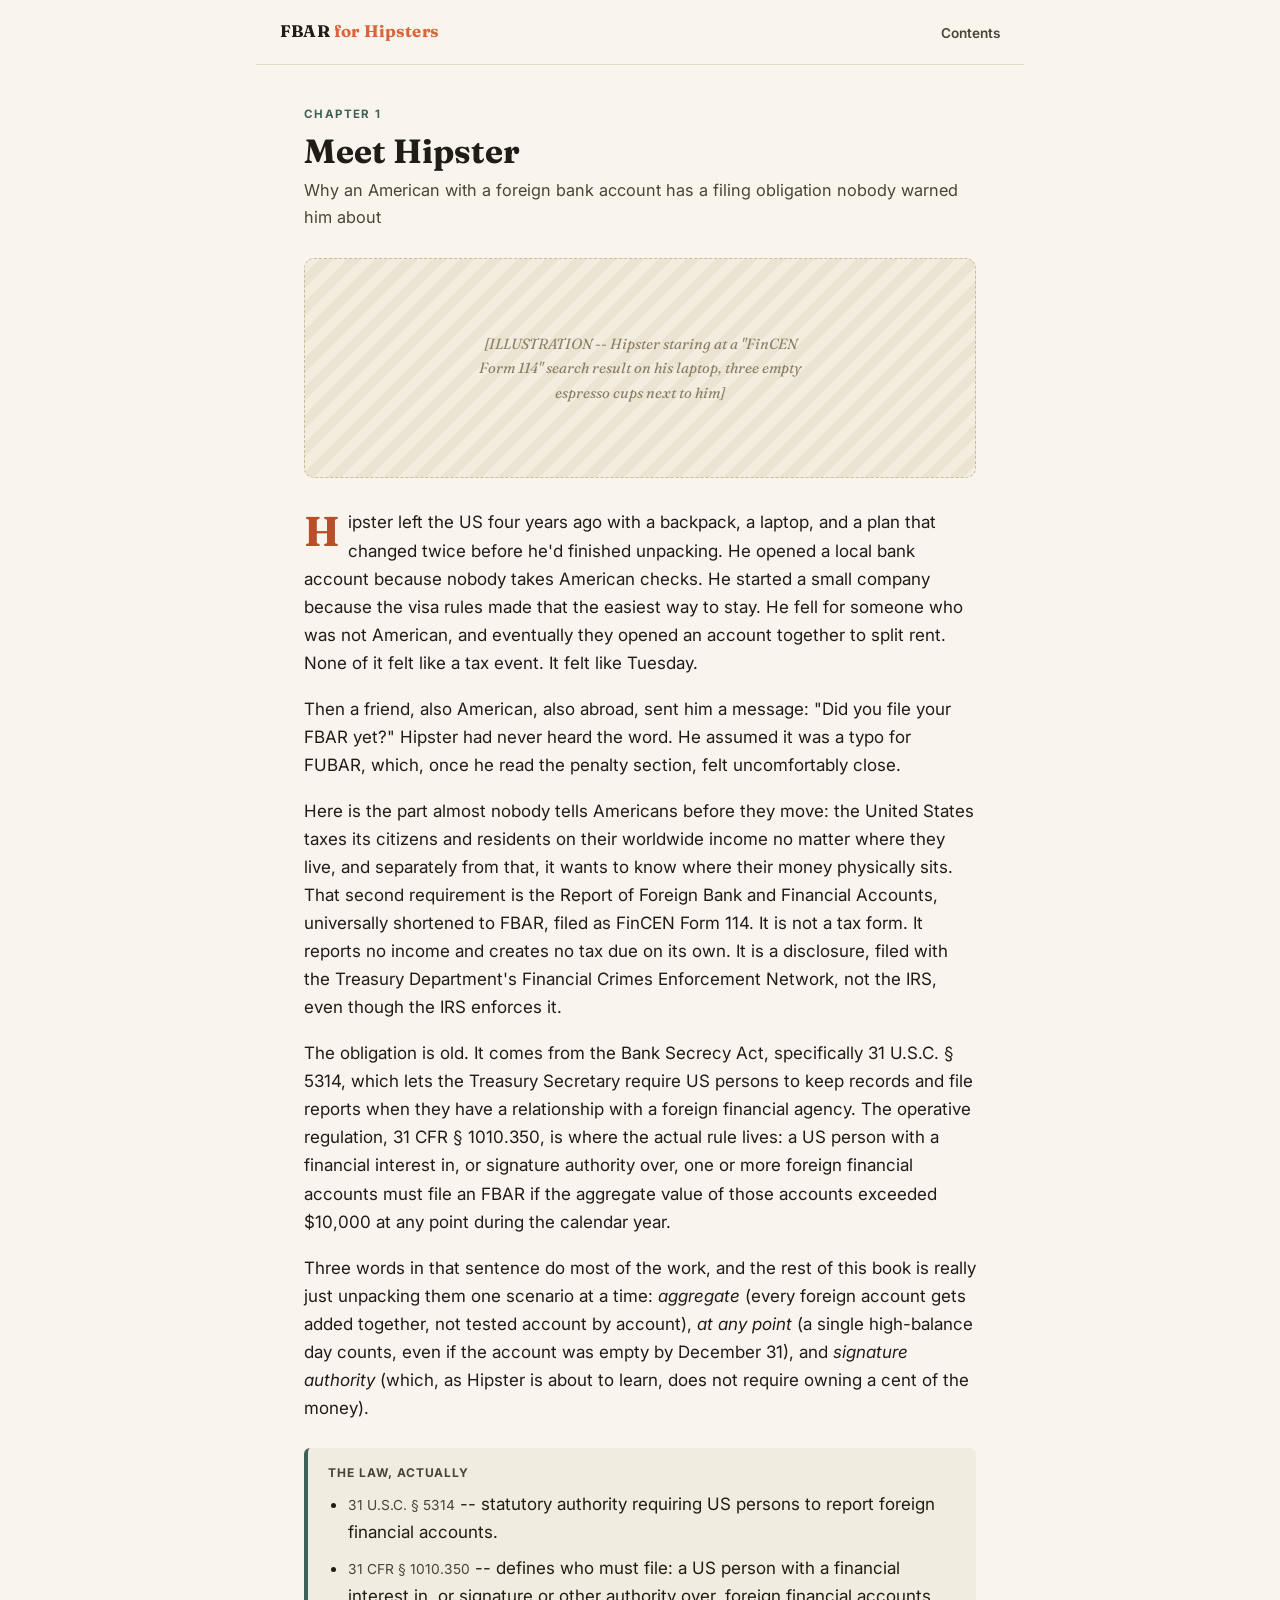
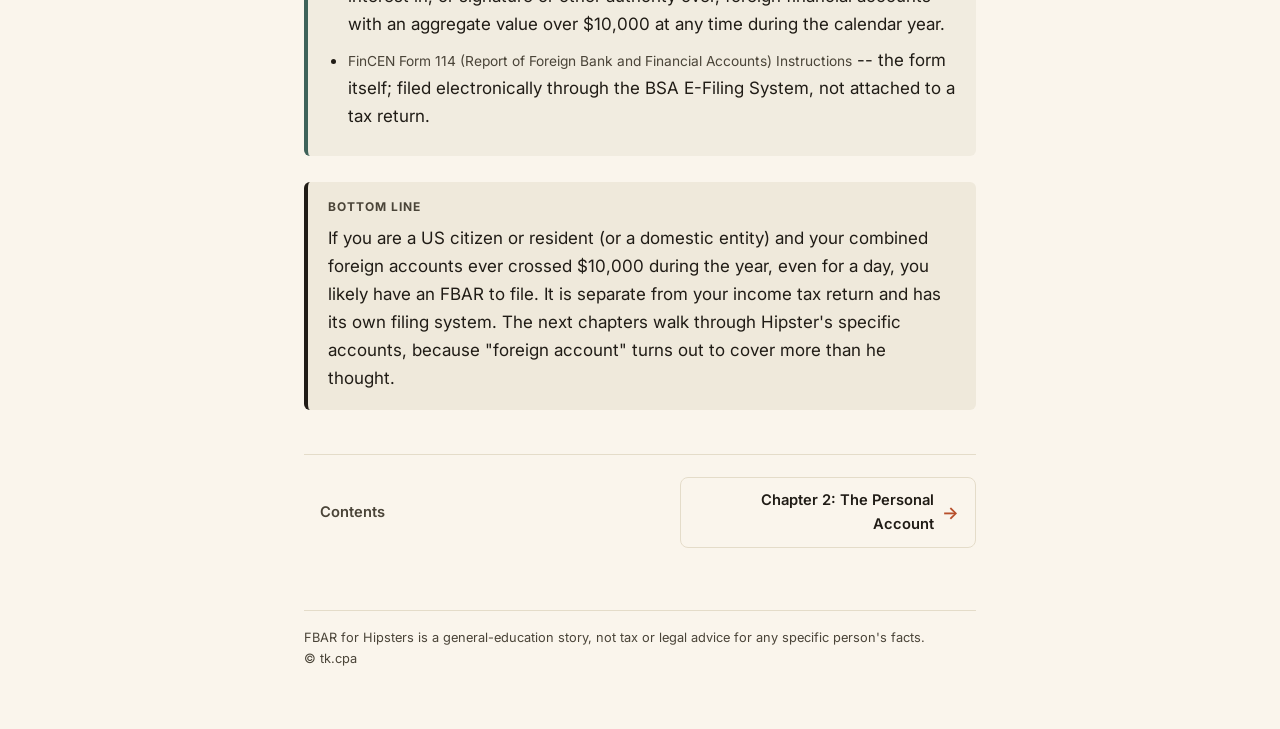
==== 01-meet-hipster.html @ a2e82397 "Add files via upload" ====
<!doctype html>
<html lang="en">
<head>
<meta charset="utf-8">
<meta name="viewport" content="width=device-width, initial-scale=1">
<title>Meet Hipster -- FBAR for Hipsters, Chapter 1</title>
<meta name="description" content="Hipster is a US person living abroad who just learned the words Foreign Bank Account Report for the first time. Chapter 1 sets up why FBAR exists and who it applies to under 31 U.S.C. 5314.">
<link rel="canonical" href="https://fbarbook.com/01-meet-hipster.html">
<link rel="stylesheet" href="assets/style.css">
</head>
<body>
<header class="site-header">
  <a class="brand" href="index.html">FBAR <span>for Hipsters</span></a>
  <nav><a href="index.html">Contents</a></nav>
</header>

<main class="page">
  <p class="kicker">Chapter 1</p>
  <h1 class="title">Meet Hipster</h1>
  <p class="subtitle">Why an American with a foreign bank account has a filing obligation nobody warned him about</p>

  <div class="illo" aria-hidden="true"><span>[ILLUSTRATION -- Hipster staring at a "FinCEN Form 114" search result on his laptop, three empty espresso cups next to him]</span></div>

  <div class="story">
    <p>Hipster left the US four years ago with a backpack, a laptop, and a plan that changed twice before he'd finished unpacking. He opened a local bank account because nobody takes American checks. He started a small company because the visa rules made that the easiest way to stay. He fell for someone who was not American, and eventually they opened an account together to split rent. None of it felt like a tax event. It felt like Tuesday.</p>
    <p>Then a friend, also American, also abroad, sent him a message: "Did you file your FBAR yet?" Hipster had never heard the word. He assumed it was a typo for FUBAR, which, once he read the penalty section, felt uncomfortably close.</p>
    <p>Here is the part almost nobody tells Americans before they move: the United States taxes its citizens and residents on their worldwide income no matter where they live, and separately from that, it wants to know where their money physically sits. That second requirement is the Report of Foreign Bank and Financial Accounts, universally shortened to FBAR, filed as FinCEN Form 114. It is not a tax form. It reports no income and creates no tax due on its own. It is a disclosure, filed with the Treasury Department's Financial Crimes Enforcement Network, not the IRS, even though the IRS enforces it.</p>
    <p>The obligation is old. It comes from the Bank Secrecy Act, specifically 31 U.S.C. &sect; 5314, which lets the Treasury Secretary require US persons to keep records and file reports when they have a relationship with a foreign financial agency. The operative regulation, 31 CFR &sect; 1010.350, is where the actual rule lives: a US person with a financial interest in, or signature authority over, one or more foreign financial accounts must file an FBAR if the aggregate value of those accounts exceeded $10,000 at any point during the calendar year.</p>
    <p>Three words in that sentence do most of the work, and the rest of this book is really just unpacking them one scenario at a time: <em>aggregate</em> (every foreign account gets added together, not tested account by account), <em>at any point</em> (a single high-balance day counts, even if the account was empty by December 31), and <em>signature authority</em> (which, as Hipster is about to learn, does not require owning a cent of the money).</p>
  </div>

  <div class="callout law">
    <h3>The Law, Actually</h3>
    <ul>
      <li><span class="cite">31 U.S.C. &sect; 5314</span> -- statutory authority requiring US persons to report foreign financial accounts.</li>
      <li><span class="cite">31 CFR &sect; 1010.350</span> -- defines who must file: a US person with a financial interest in, or signature or other authority over, foreign financial accounts with an aggregate value over $10,000 at any time during the calendar year.</li>
      <li><span class="cite">FinCEN Form 114 (Report of Foreign Bank and Financial Accounts) Instructions</span> -- the form itself; filed electronically through the BSA E-Filing System, not attached to a tax return.</li>
    </ul>
  </div>

  <div class="callout bottom">
    <h3>Bottom Line</h3>
    <p>If you are a US citizen or resident (or a domestic entity) and your combined foreign accounts ever crossed $10,000 during the year, even for a day, you likely have an FBAR to file. It is separate from your income tax return and has its own filing system. The next chapters walk through Hipster's specific accounts, because "foreign account" turns out to cover more than he thought.</p>
  </div>

  <nav class="pagenav">
    <a class="toc-link" href="index.html">Contents</a>
    <a class="next" href="02-personal-account.html"><span class="arrow">&rarr;</span> Chapter 2: The Personal Account</a>
  </nav>
</main>

<footer class="site-footer">
  <div class="disclaimer">FBAR for Hipsters is a general-education story, not tax or legal advice for any specific person's facts.<br>&copy; tk.cpa</div>
</footer>
</body>
</html>
---- assets/style.css ----
/* FBAR for Hipsters -- shared stylesheet */

@import url('https://fonts.googleapis.com/css2?family=Fraunces:ital,opsz,wght@0,9..144,400;0,9..144,600;0,9..144,700;1,9..144,500&family=Inter:wght@400;500;600;700&display=swap');

:root{
  --bg:#faf5ec;
  --paper:#fffdf8;
  --ink:#201c16;
  --ink-soft:#4a4438;
  --accent:#d9643a;
  --accent-dark:#b74f2b;
  --sage:#3e6259;
  --line:#e4dcc9;
  --law-bg:#f1ece0;
  --max:720px;
}

*{box-sizing:border-box;}

html{scroll-behavior:smooth;}

body{
  margin:0;
  background:var(--bg);
  color:var(--ink);
  font-family:'Inter',system-ui,sans-serif;
  font-size:17px;
  line-height:1.65;
  -webkit-font-smoothing:antialiased;
}

a{color:var(--accent-dark);text-decoration-thickness:1px;}
a:hover{color:var(--accent);}

h1,h2,h3,.display{
  font-family:'Fraunces',Georgia,serif;
  font-weight:700;
  line-height:1.15;
  color:var(--ink);
}

.site-header{
  border-bottom:1px solid var(--line);
  padding:18px 24px;
  display:flex;
  align-items:center;
  justify-content:space-between;
  max-width:calc(var(--max) + 48px);
  margin:0 auto;
}

.site-header .brand{
  font-family:'Fraunces',serif;
  font-weight:700;
  font-size:1.05rem;
  text-decoration:none;
  color:var(--ink);
  letter-spacing:.01em;
}

.site-header .brand span{color:var(--accent);}

.site-header nav a{
  font-size:.85rem;
  color:var(--ink-soft);
  text-decoration:none;
  margin-left:18px;
  font-weight:600;
}

.site-header nav a:hover{color:var(--accent-dark);}

main.page{
  max-width:var(--max);
  margin:0 auto;
  padding:40px 24px 24px;
  animation:turnIn .55s cubic-bezier(.2,.7,.3,1) both;
  transform-style:preserve-3d;
  perspective:1400px;
}

@keyframes turnIn{
  from{opacity:0; transform:rotateY(-6deg) translateX(-18px);}
  to{opacity:1; transform:none;}
}

@media (prefers-reduced-motion: reduce){
  main.page{animation:none;}
}

.kicker{
  text-transform:uppercase;
  letter-spacing:.12em;
  font-size:.72rem;
  font-weight:700;
  color:var(--sage);
  margin:0 0 8px;
}

h1.title{font-size:2.1rem;margin:0 0 6px;}
.subtitle{color:var(--ink-soft);font-size:1.02rem;margin:0 0 28px;}

.illo{
  border:1.5px dashed #c9bd9d;
  background:repeating-linear-gradient(135deg,#f3ede0,#f3ede0 10px,#ece4d2 10px,#ece4d2 20px);
  border-radius:10px;
  min-height:220px;
  display:flex;
  align-items:center;
  justify-content:center;
  text-align:center;
  padding:18px;
  margin:0 0 30px;
}

.illo span{
  font-family:'Fraunces',serif;
  font-style:italic;
  color:#8a7f66;
  font-size:.92rem;
  max-width:340px;
}

.story p{margin:0 0 18px;}
.story p:first-of-type::first-letter{
  font-family:'Fraunces',serif;
  font-weight:700;
  font-size:2.6rem;
  float:left;
  line-height:.85;
  padding:6px 8px 0 0;
  color:var(--accent-dark);
}

.callout{
  background:var(--law-bg);
  border-left:4px solid var(--sage);
  border-radius:6px;
  padding:18px 20px;
  margin:26px 0;
}

.callout.law{border-left-color:var(--sage);}
.callout.flag{border-left-color:var(--accent);background:#fbeee5;}
.callout.bottom{border-left-color:var(--ink);background:#efe9db;}

.callout h3{
  font-family:'Inter',sans-serif;
  text-transform:uppercase;
  letter-spacing:.08em;
  font-size:.75rem;
  font-weight:700;
  margin:0 0 10px;
  color:var(--ink-soft);
}

.callout ul{margin:8px 0 0;padding-left:20px;}
.callout li{margin:0 0 8px;}
.callout p{margin:0 0 10px;}
.callout p:last-child{margin-bottom:0;}
.cite{font-size:.86rem;color:var(--ink-soft);}

.pagenav{
  display:flex;
  justify-content:space-between;
  align-items:center;
  margin-top:44px;
  padding-top:22px;
  border-top:1px solid var(--line);
  gap:12px;
}

.pagenav a{
  text-decoration:none;
  font-weight:600;
  font-size:.92rem;
  color:var(--ink);
  border:1.5px solid var(--line);
  border-radius:8px;
  padding:10px 16px;
  display:flex;
  align-items:center;
  gap:8px;
  max-width:44%;
  transition:border-color .15s, transform .15s;
}

.pagenav a:hover{border-color:var(--accent);transform:translateY(-1px);}
.pagenav a.next{margin-left:auto;text-align:right;flex-direction:row-reverse;}
.pagenav .arrow{color:var(--accent-dark);font-size:1.1rem;}
.pagenav .toc-link{border:none;color:var(--ink-soft);font-weight:600;}

.site-footer{
  max-width:var(--max);
  margin:0 auto;
  padding:30px 24px 60px;
  font-size:.8rem;
  color:var(--ink-soft);
}

.site-footer .disclaimer{
  border-top:1px solid var(--line);
  padding-top:16px;
  margin-top:8px;
}

/* index / TOC page */
.cover{
  text-align:center;
  padding:60px 24px 30px;
}
.cover .kicker{justify-content:center;}
.cover h1{font-size:2.7rem;margin:8px 0 14px;}
.cover p.lede{color:var(--ink-soft);max-width:520px;margin:0 auto 30px;font-size:1.05rem;}

.toc{
  list-style:none;
  margin:0 auto 40px;
  padding:0;
  max-width:var(--max);
}
.toc li{
  border:1px solid var(--line);
  border-radius:10px;
  margin-bottom:12px;
  background:var(--paper);
}
.toc a{
  display:flex;
  align-items:center;
  gap:16px;
  padding:16px 18px;
  text-decoration:none;
  color:var(--ink);
}
.toc a:hover{border-color:var(--accent);}
.toc .num{
  font-family:'Fraunces',serif;
  font-weight:700;
  color:var(--accent-dark);
  font-size:1.3rem;
  min-width:28px;
}
.toc .t-title{font-weight:600;display:block;}
.toc .t-desc{color:var(--ink-soft);font-size:.85rem;display:block;margin-top:2px;}
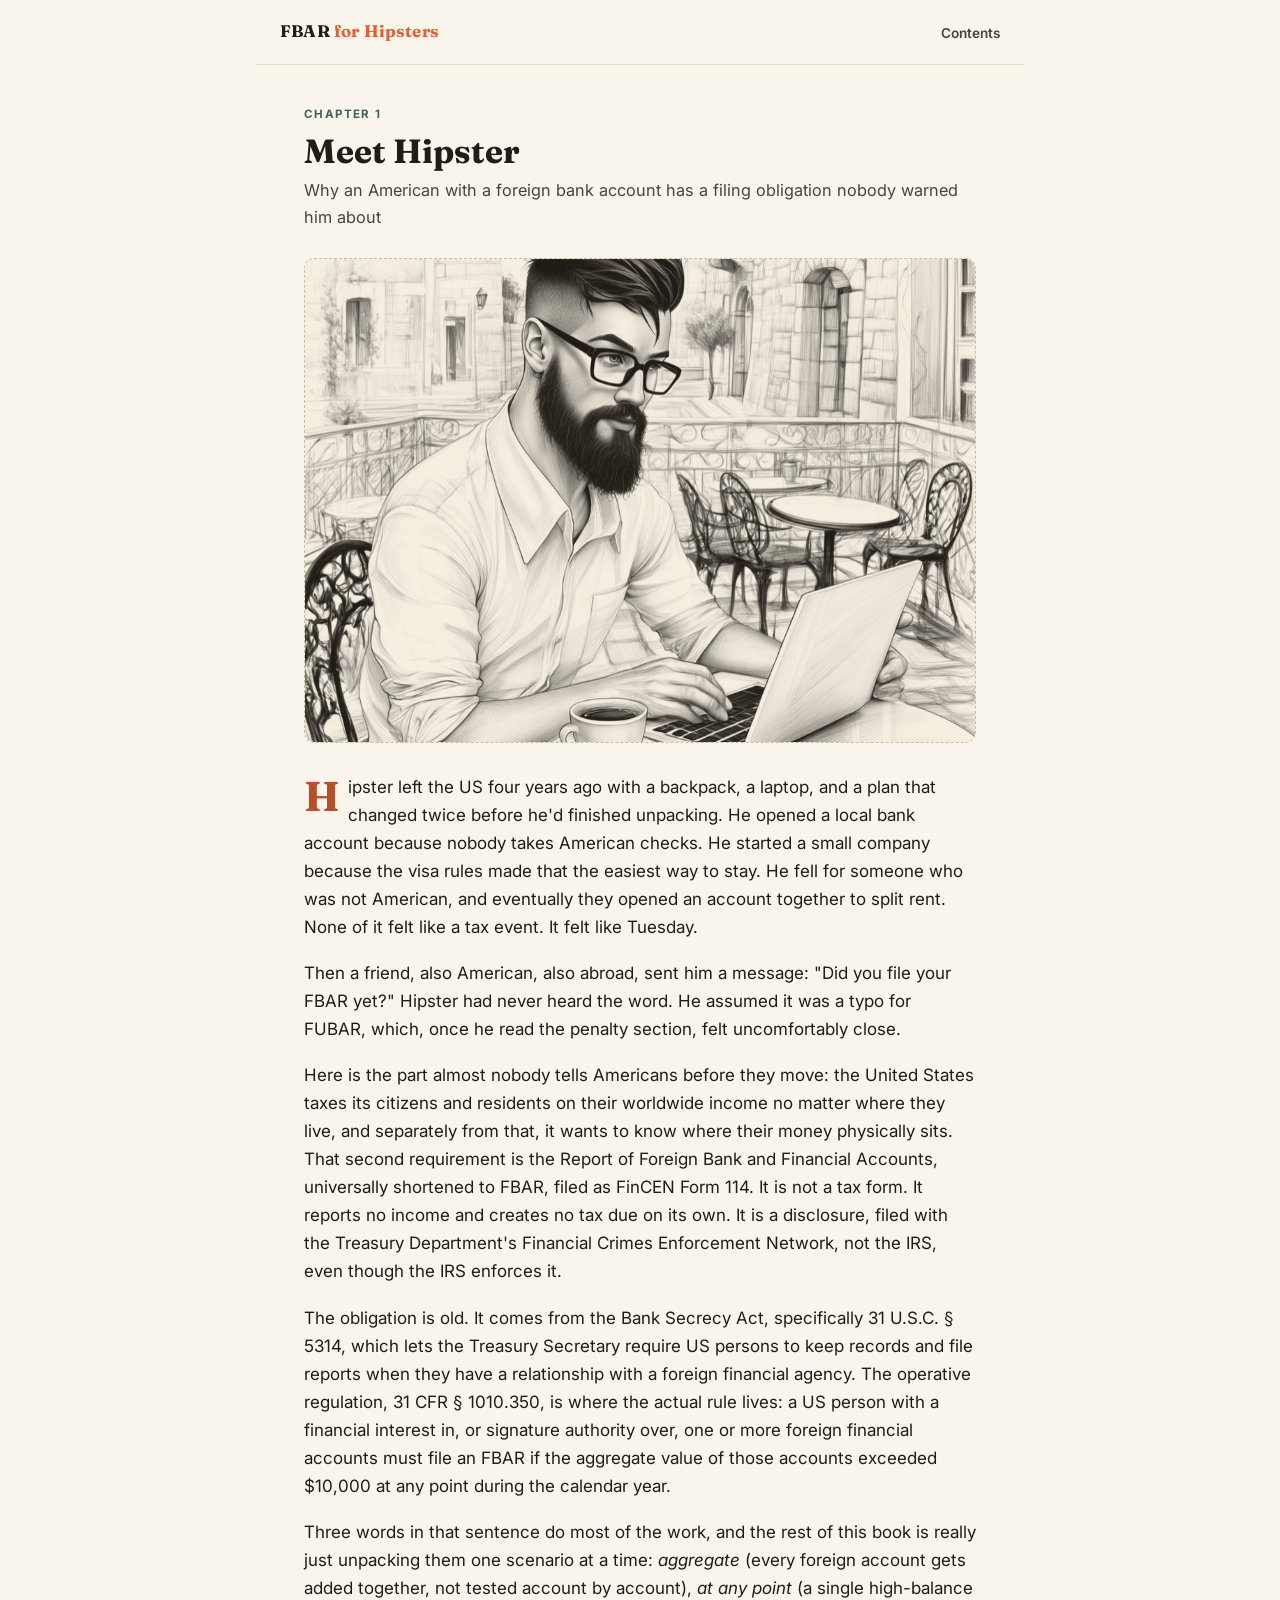
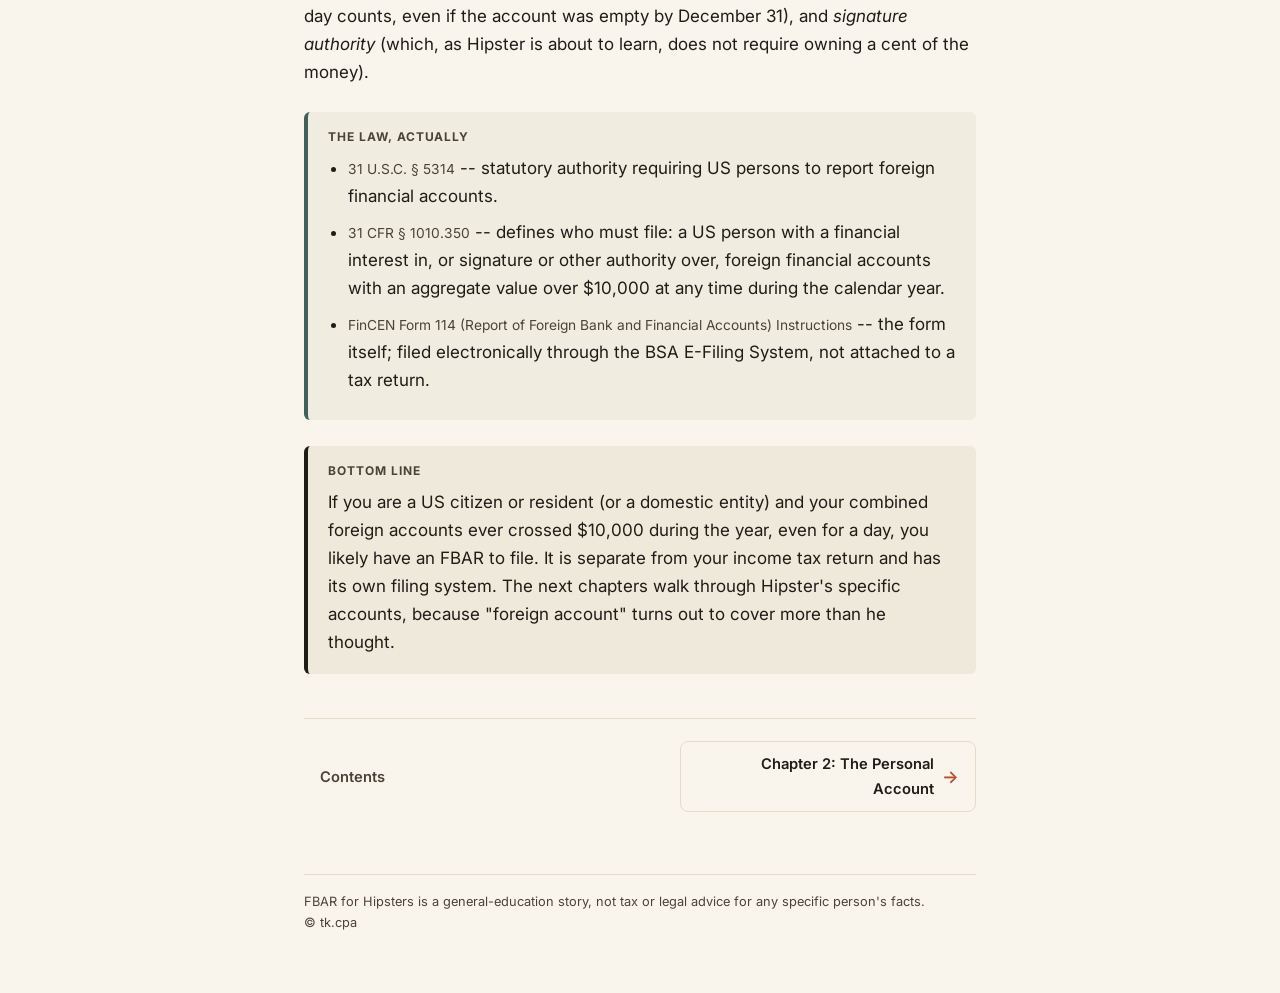
==== commit cead10bb: "Add files via upload" ====
--- a/01-meet-hipster.html
+++ b/01-meet-hipster.html
@@ -19,7 +19,9 @@
   <h1 class="title">Meet Hipster</h1>
   <p class="subtitle">Why an American with a foreign bank account has a filing obligation nobody warned him about</p>
 
-  <div class="illo" aria-hidden="true"><span>[ILLUSTRATION -- Hipster staring at a "FinCEN Form 114" search result on his laptop, three empty espresso cups next to him]</span></div>
+  <div class="illo has-img">
+    <img src="assets/images/01-hipster-intro.jpg" alt="Hipster, bearded and bespectacled, working on a laptop at a cafe table on a terrace abroad, with a cup of coffee beside him." loading="lazy" width="960" height="691">
+  </div>
 
   <div class="story">
     <p>Hipster left the US four years ago with a backpack, a laptop, and a plan that changed twice before he'd finished unpacking. He opened a local bank account because nobody takes American checks. He started a small company because the visa rules made that the easiest way to stay. He fell for someone who was not American, and eventually they opened an account together to split rent. None of it felt like a tax event. It felt like Tuesday.</p>
--- a/assets/style.css
+++ b/assets/style.css
@@ -121,6 +121,20 @@
   max-width:340px;
 }
 
+.illo.has-img{
+  padding:0;
+  overflow:hidden;
+  background:none;
+}
+
+.illo.has-img img{
+  display:block;
+  width:100%;
+  height:100%;
+  object-fit:cover;
+  min-height:220px;
+}
+
 .story p{margin:0 0 18px;}
 .story p:first-of-type::first-letter{
   font-family:'Fraunces',serif;
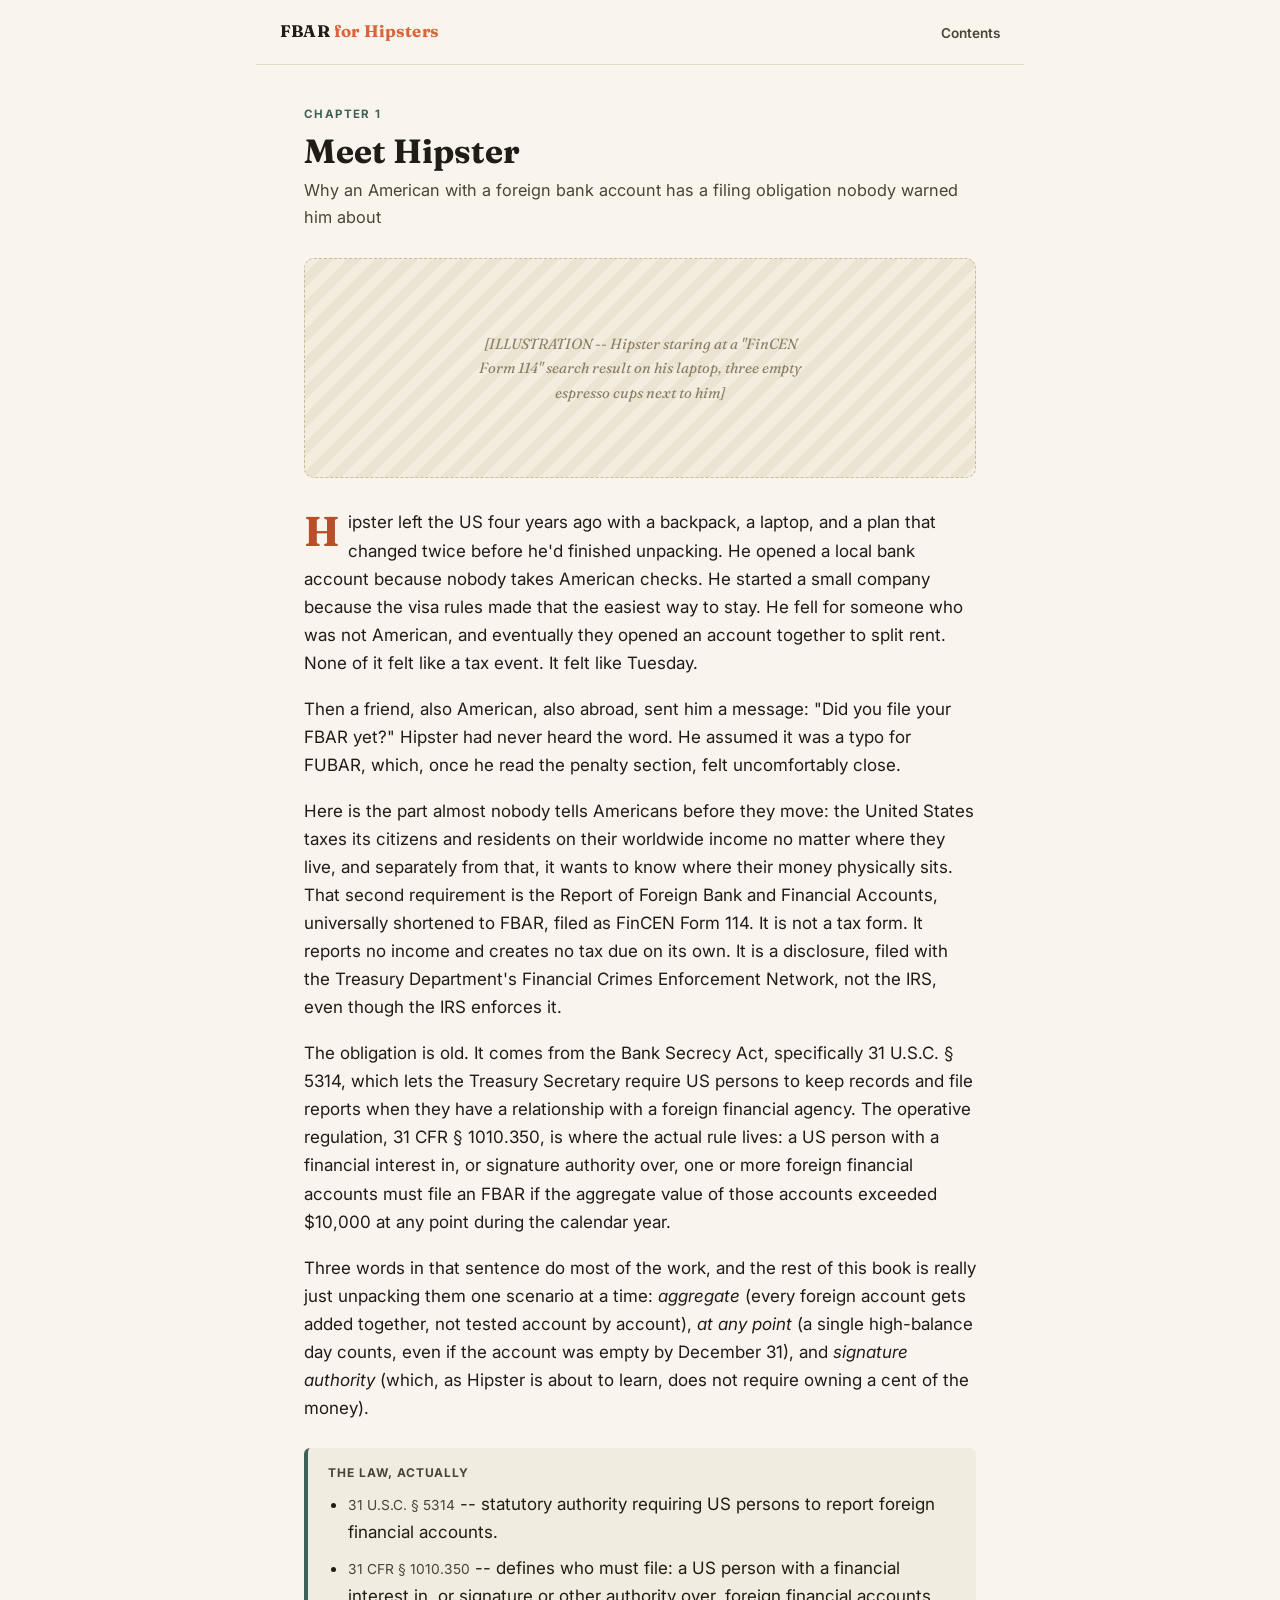
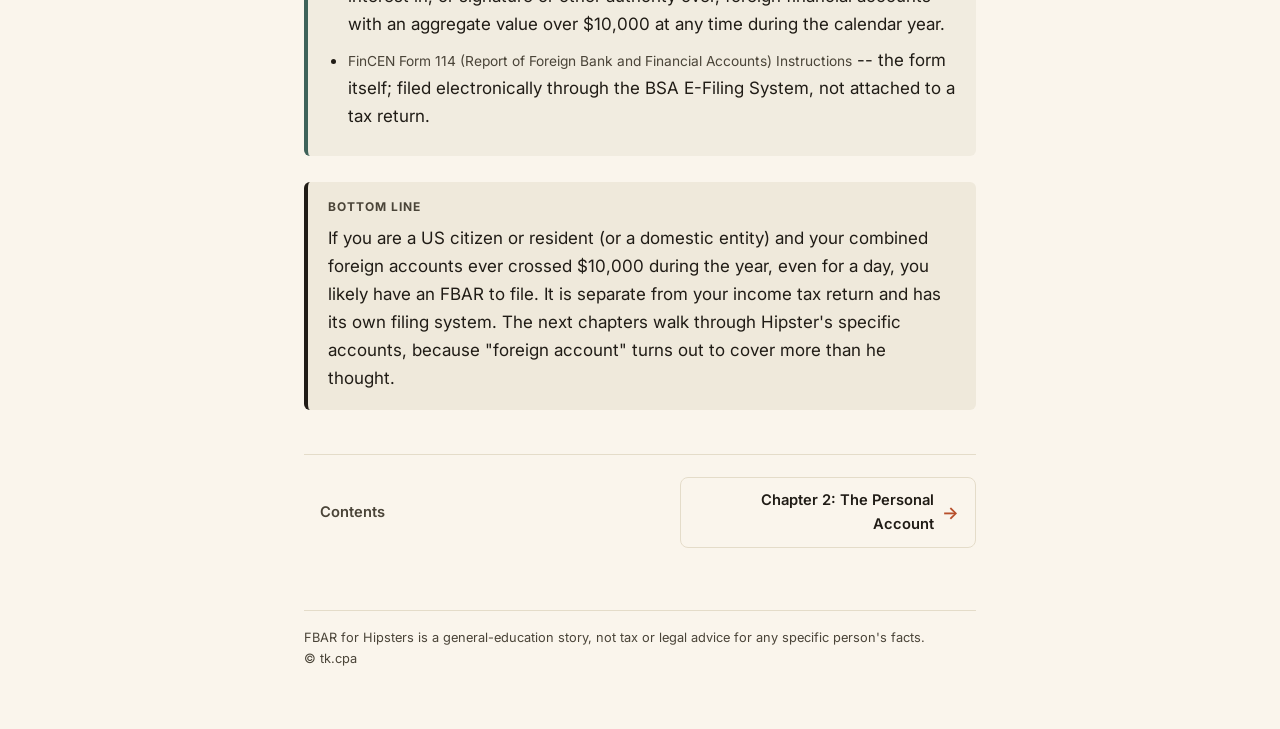
==== commit a57abda2: "Add files via upload" ====
--- a/01-meet-hipster.html
+++ b/01-meet-hipster.html
@@ -19,9 +19,7 @@
   <h1 class="title">Meet Hipster</h1>
   <p class="subtitle">Why an American with a foreign bank account has a filing obligation nobody warned him about</p>
 
-  <div class="illo has-img">
-    <img src="assets/images/01-hipster-intro.jpg" alt="Hipster, bearded and bespectacled, working on a laptop at a cafe table on a terrace abroad, with a cup of coffee beside him." loading="lazy" width="960" height="691">
-  </div>
+  <div class="illo" aria-hidden="true"><span>[ILLUSTRATION -- Hipster staring at a "FinCEN Form 114" search result on his laptop, three empty espresso cups next to him]</span></div>
 
   <div class="story">
     <p>Hipster left the US four years ago with a backpack, a laptop, and a plan that changed twice before he'd finished unpacking. He opened a local bank account because nobody takes American checks. He started a small company because the visa rules made that the easiest way to stay. He fell for someone who was not American, and eventually they opened an account together to split rent. None of it felt like a tax event. It felt like Tuesday.</p>
--- a/assets/style.css
+++ b/assets/style.css
@@ -125,6 +125,8 @@
   padding:0;
   overflow:hidden;
   background:none;
+  border-style:solid;
+  border-color:var(--line);
 }
 
 .illo.has-img img{
@@ -227,6 +229,13 @@
 .cover h1{font-size:2.7rem;margin:8px 0 14px;}
 .cover p.lede{color:var(--ink-soft);max-width:520px;margin:0 auto 30px;font-size:1.05rem;}
 
+.cover-illo{
+  max-width:460px;
+  margin:0 auto;
+  min-height:0;
+}
+.cover-illo img{min-height:0;}
+
 .toc{
   list-style:none;
   margin:0 auto 40px;
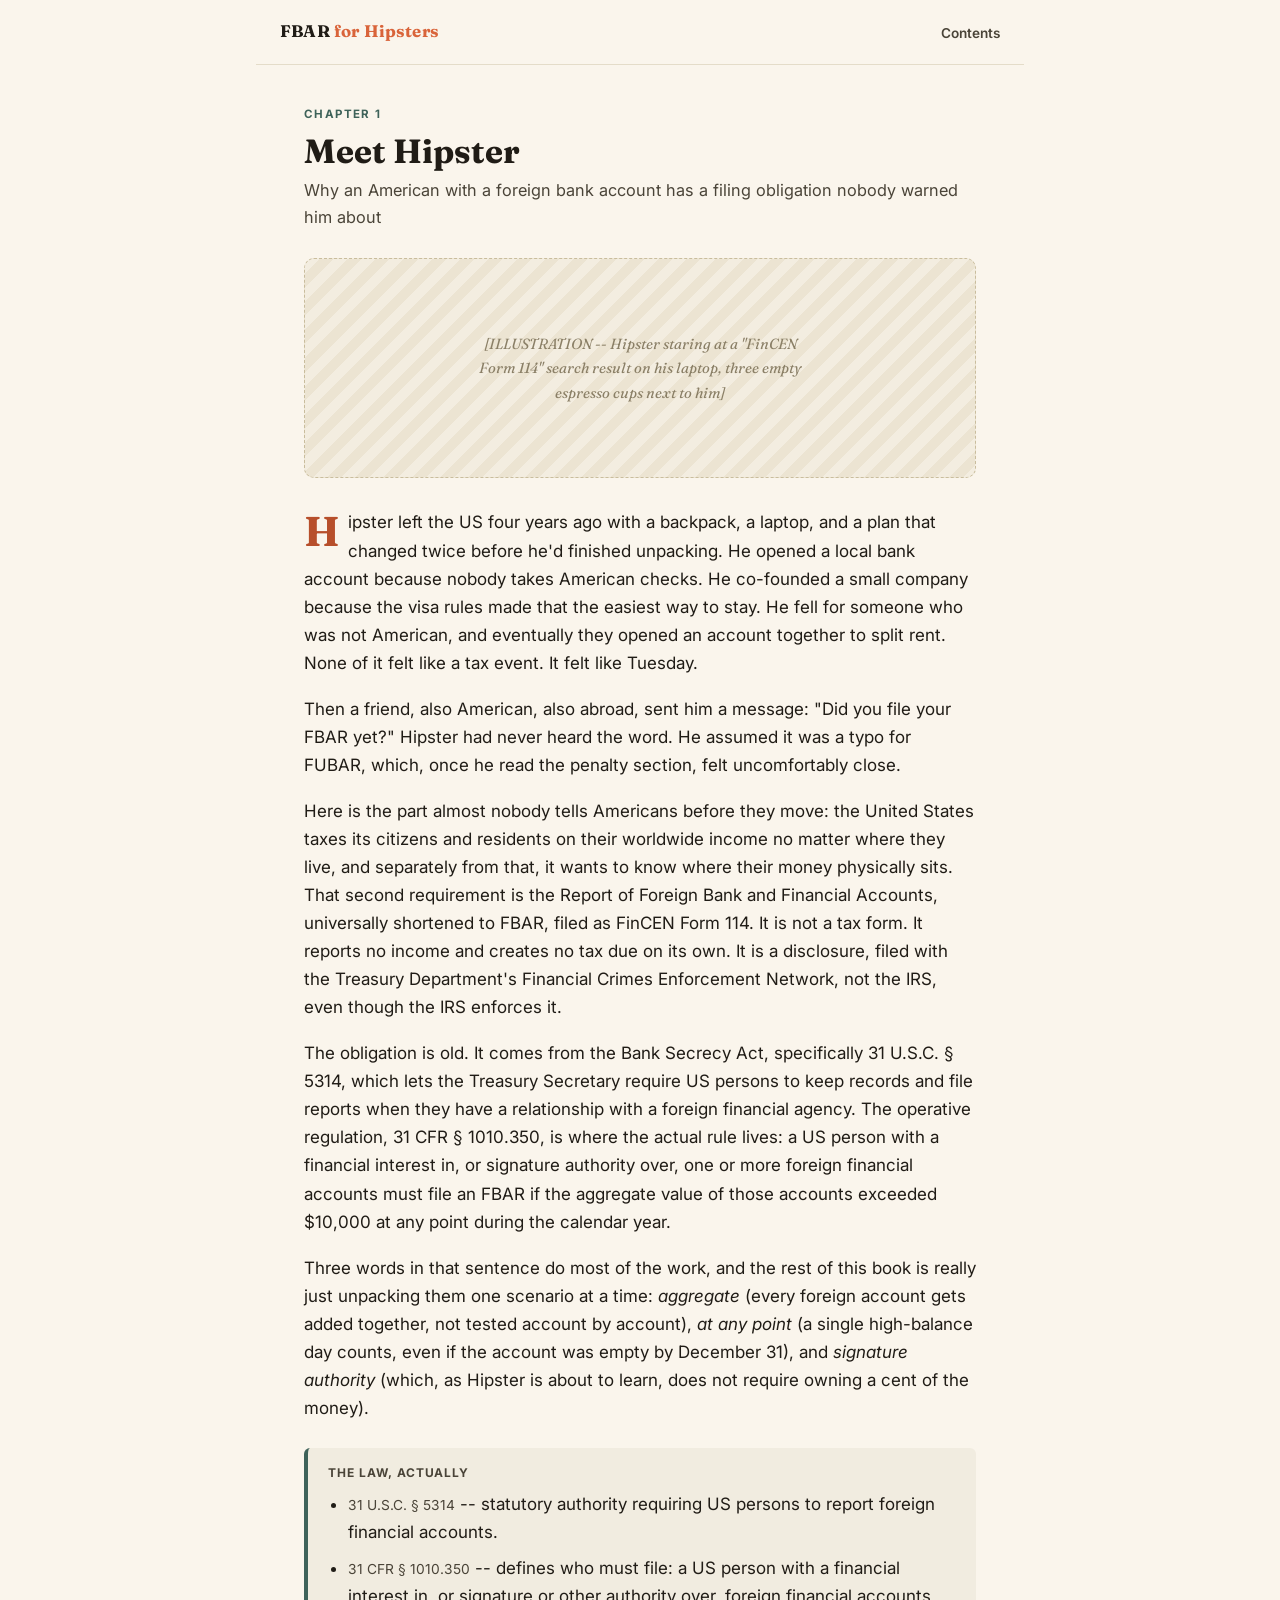
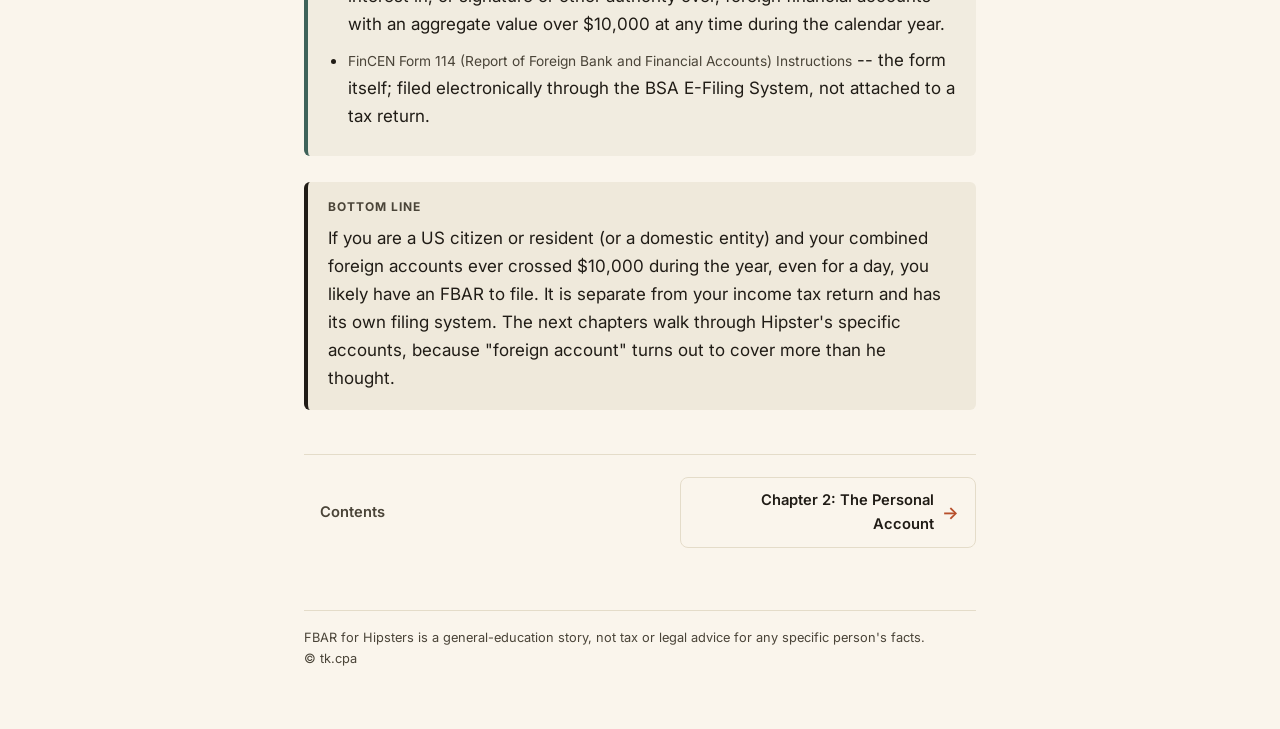
==== commit ffc10f1d: "Add Chapter 8 (Form 8938), renumber What's Next to Chapter 9, add bank-counter image to Chapter 2 - " ====
--- a/01-meet-hipster.html
+++ b/01-meet-hipster.html
@@ -22,7 +22,7 @@
   <div class="illo" aria-hidden="true"><span>[ILLUSTRATION -- Hipster staring at a "FinCEN Form 114" search result on his laptop, three empty espresso cups next to him]</span></div>
 
   <div class="story">
-    <p>Hipster left the US four years ago with a backpack, a laptop, and a plan that changed twice before he'd finished unpacking. He opened a local bank account because nobody takes American checks. He started a small company because the visa rules made that the easiest way to stay. He fell for someone who was not American, and eventually they opened an account together to split rent. None of it felt like a tax event. It felt like Tuesday.</p>
+    <p>Hipster left the US four years ago with a backpack, a laptop, and a plan that changed twice before he'd finished unpacking. He opened a local bank account because nobody takes American checks. He co-founded a small company because the visa rules made that the easiest way to stay. He fell for someone who was not American, and eventually they opened an account together to split rent. None of it felt like a tax event. It felt like Tuesday.</p>
     <p>Then a friend, also American, also abroad, sent him a message: "Did you file your FBAR yet?" Hipster had never heard the word. He assumed it was a typo for FUBAR, which, once he read the penalty section, felt uncomfortably close.</p>
     <p>Here is the part almost nobody tells Americans before they move: the United States taxes its citizens and residents on their worldwide income no matter where they live, and separately from that, it wants to know where their money physically sits. That second requirement is the Report of Foreign Bank and Financial Accounts, universally shortened to FBAR, filed as FinCEN Form 114. It is not a tax form. It reports no income and creates no tax due on its own. It is a disclosure, filed with the Treasury Department's Financial Crimes Enforcement Network, not the IRS, even though the IRS enforces it.</p>
     <p>The obligation is old. It comes from the Bank Secrecy Act, specifically 31 U.S.C. &sect; 5314, which lets the Treasury Secretary require US persons to keep records and file reports when they have a relationship with a foreign financial agency. The operative regulation, 31 CFR &sect; 1010.350, is where the actual rule lives: a US person with a financial interest in, or signature authority over, one or more foreign financial accounts must file an FBAR if the aggregate value of those accounts exceeded $10,000 at any point during the calendar year.</p>
--- a/assets/style.css
+++ b/assets/style.css
@@ -229,12 +229,12 @@
 .cover h1{font-size:2.7rem;margin:8px 0 14px;}
 .cover p.lede{color:var(--ink-soft);max-width:520px;margin:0 auto 30px;font-size:1.05rem;}
 
-.cover-illo{
+.illo.has-img.cover-illo{
   max-width:460px;
   margin:0 auto;
   min-height:0;
 }
-.cover-illo img{min-height:0;}
+.illo.has-img.cover-illo img{min-height:0;}
 
 .toc{
   list-style:none;
@@ -266,3 +266,9 @@
 }
 .toc .t-title{font-weight:600;display:block;}
 .toc .t-desc{color:var(--ink-soft);font-size:.85rem;display:block;margin-top:2px;}
+
+.cmp-wrap{overflow-x:auto;margin:0 0 26px;}
+.cmp{width:100%;border-collapse:collapse;font-size:.93rem;background:var(--paper);}
+.cmp th,.cmp td{border:1px solid var(--line);padding:9px 11px;text-align:left;vertical-align:top;}
+.cmp th{background:var(--law-bg);font-family:'Fraunces',serif;font-size:.9rem;}
+.cmp td:first-child{font-weight:600;}
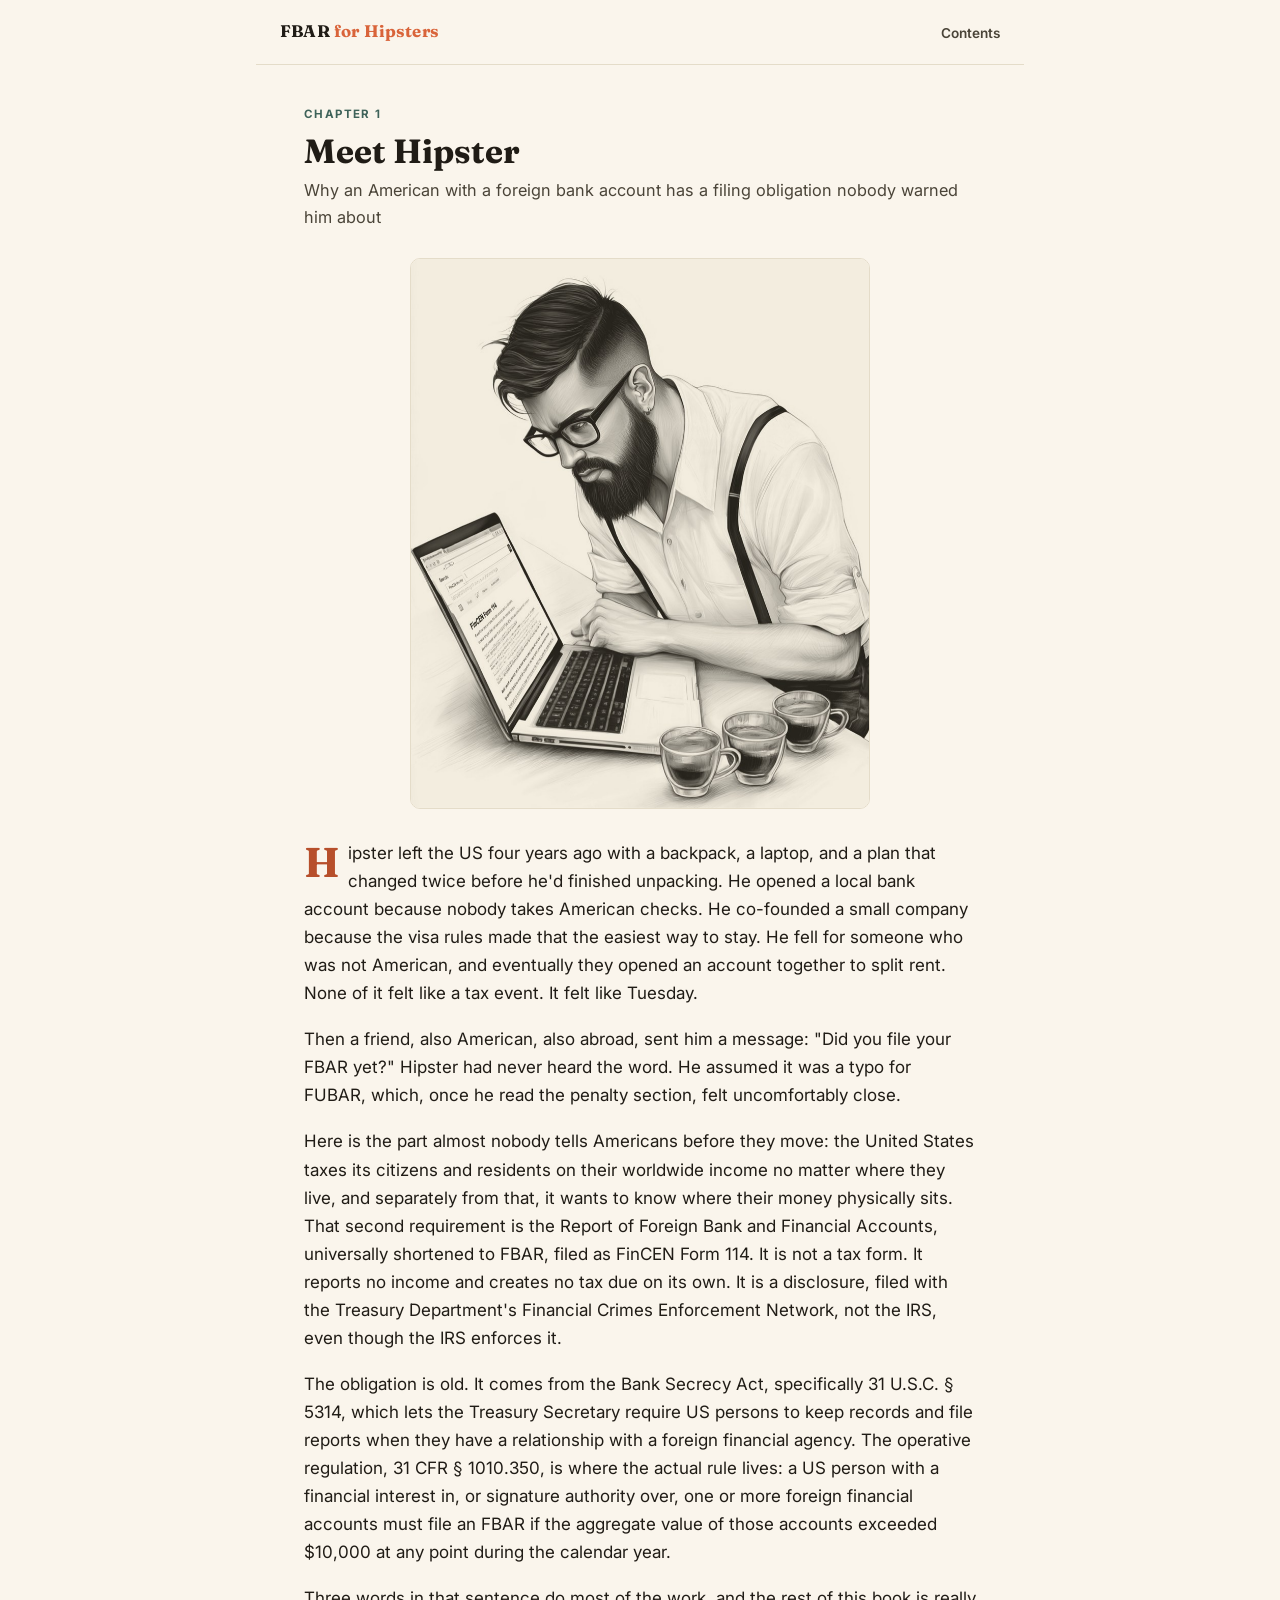
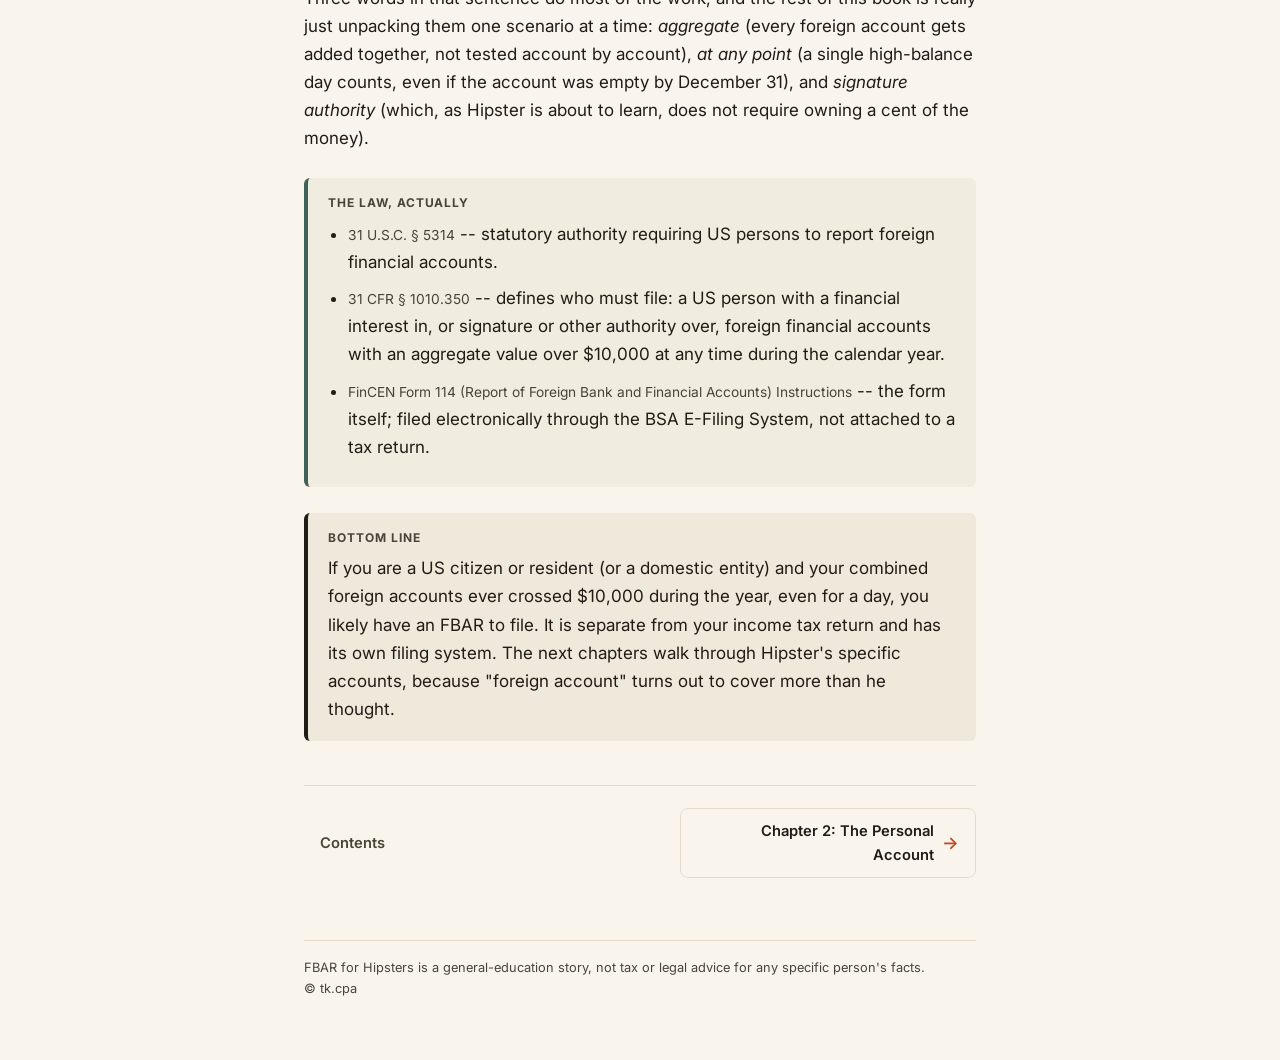
==== commit e5d8ccd7: "Add Chapter 1 illustration (Hipster searching FinCEN Form 114) Co-Authored-By: Claude Sonnet 5.5 <no" ====
--- a/01-meet-hipster.html
+++ b/01-meet-hipster.html
@@ -19,7 +19,7 @@
   <h1 class="title">Meet Hipster</h1>
   <p class="subtitle">Why an American with a foreign bank account has a filing obligation nobody warned him about</p>
 
-  <div class="illo" aria-hidden="true"><span>[ILLUSTRATION -- Hipster staring at a "FinCEN Form 114" search result on his laptop, three empty espresso cups next to him]</span></div>
+  <div class="illo has-img cover-illo" style="margin:0 auto 30px;"><img src="assets/images/01-meet-hipster.jpg" alt="Hipster hunched over a laptop showing a FinCEN Form 114 search result, frowning, with three small coffee cups on the table beside him." loading="lazy" width="900" height="1078"></div>
 
   <div class="story">
     <p>Hipster left the US four years ago with a backpack, a laptop, and a plan that changed twice before he'd finished unpacking. He opened a local bank account because nobody takes American checks. He co-founded a small company because the visa rules made that the easiest way to stay. He fell for someone who was not American, and eventually they opened an account together to split rent. None of it felt like a tax event. It felt like Tuesday.</p>
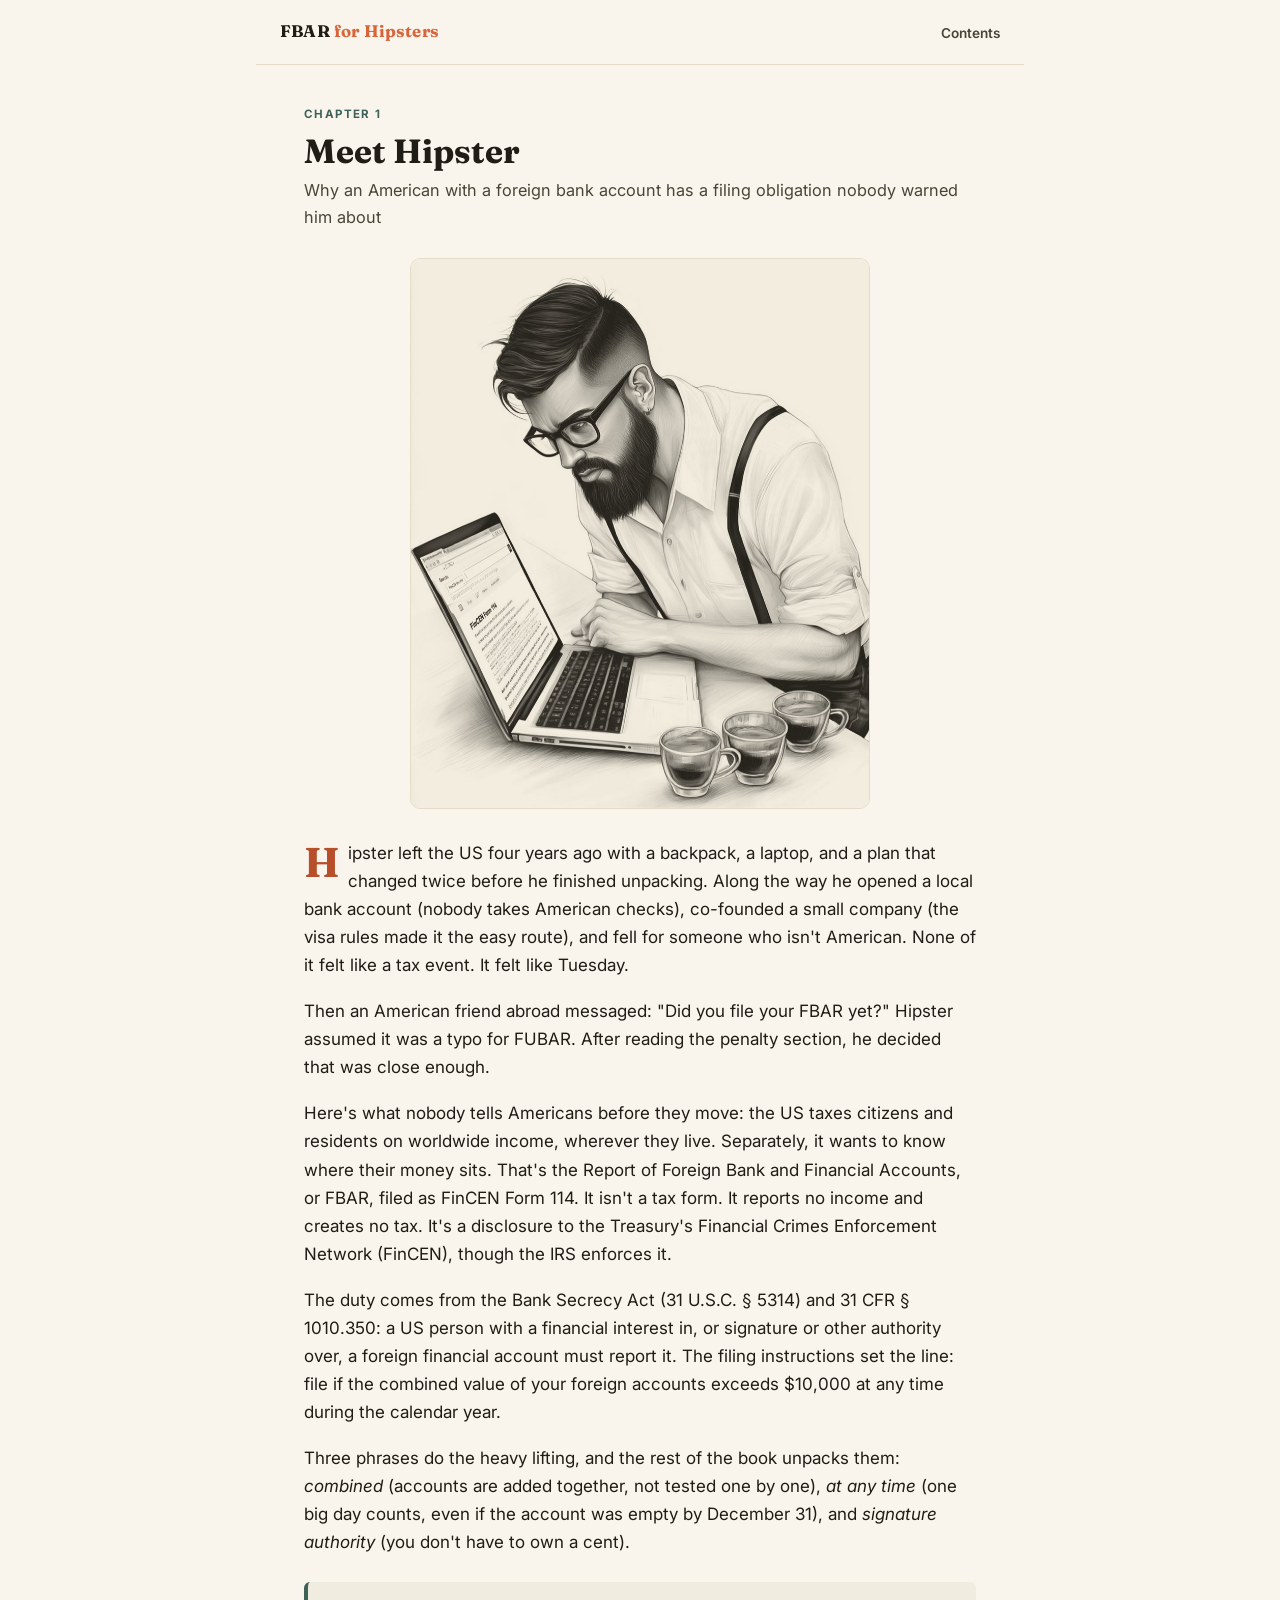
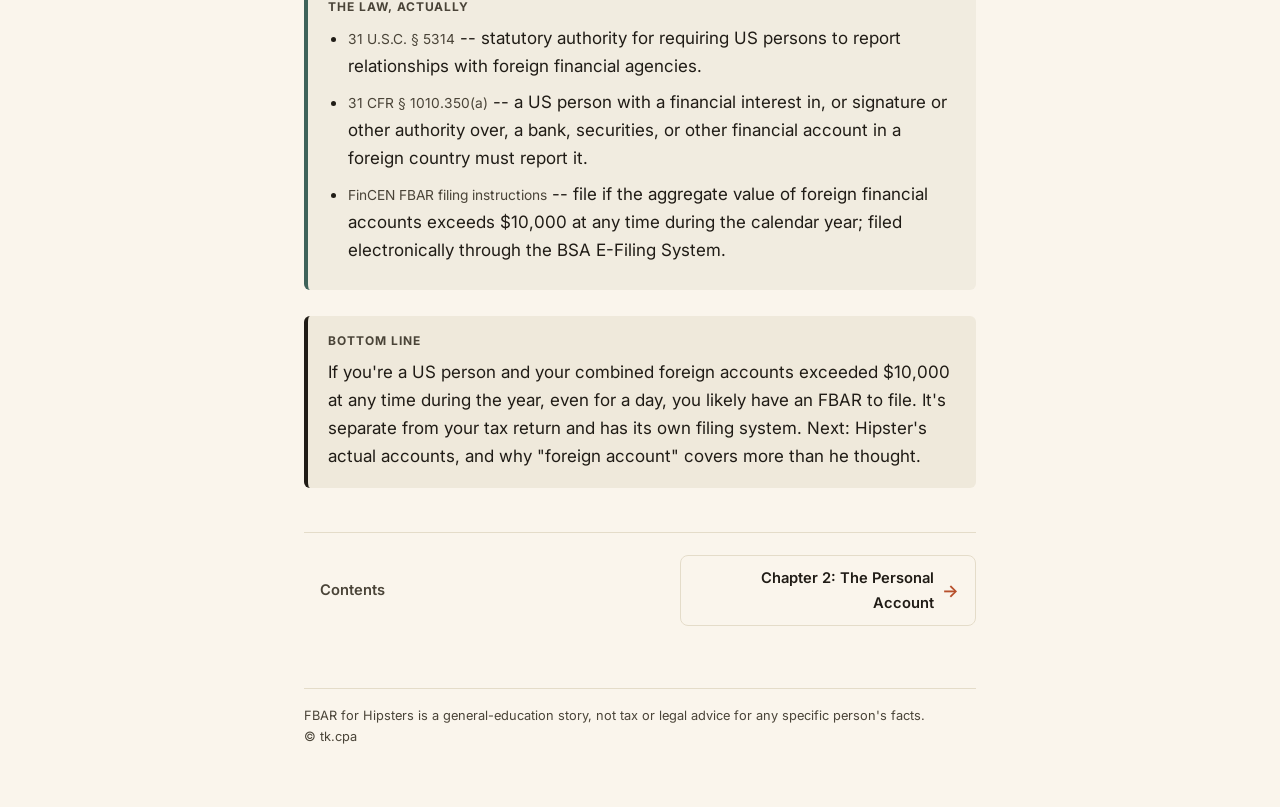
==== commit 89066ed1: "Rewrite chapters 1-9 shorter and punchier; verify authorities (8938, FBAR threshold source, willful/" ====
--- a/01-meet-hipster.html
+++ b/01-meet-hipster.html
@@ -22,25 +22,25 @@
   <div class="illo has-img cover-illo" style="margin:0 auto 30px;"><img src="assets/images/01-meet-hipster.jpg" alt="Hipster hunched over a laptop showing a FinCEN Form 114 search result, frowning, with three small coffee cups on the table beside him." loading="lazy" width="900" height="1078"></div>
 
   <div class="story">
-    <p>Hipster left the US four years ago with a backpack, a laptop, and a plan that changed twice before he'd finished unpacking. He opened a local bank account because nobody takes American checks. He co-founded a small company because the visa rules made that the easiest way to stay. He fell for someone who was not American, and eventually they opened an account together to split rent. None of it felt like a tax event. It felt like Tuesday.</p>
-    <p>Then a friend, also American, also abroad, sent him a message: "Did you file your FBAR yet?" Hipster had never heard the word. He assumed it was a typo for FUBAR, which, once he read the penalty section, felt uncomfortably close.</p>
-    <p>Here is the part almost nobody tells Americans before they move: the United States taxes its citizens and residents on their worldwide income no matter where they live, and separately from that, it wants to know where their money physically sits. That second requirement is the Report of Foreign Bank and Financial Accounts, universally shortened to FBAR, filed as FinCEN Form 114. It is not a tax form. It reports no income and creates no tax due on its own. It is a disclosure, filed with the Treasury Department's Financial Crimes Enforcement Network, not the IRS, even though the IRS enforces it.</p>
-    <p>The obligation is old. It comes from the Bank Secrecy Act, specifically 31 U.S.C. &sect; 5314, which lets the Treasury Secretary require US persons to keep records and file reports when they have a relationship with a foreign financial agency. The operative regulation, 31 CFR &sect; 1010.350, is where the actual rule lives: a US person with a financial interest in, or signature authority over, one or more foreign financial accounts must file an FBAR if the aggregate value of those accounts exceeded $10,000 at any point during the calendar year.</p>
-    <p>Three words in that sentence do most of the work, and the rest of this book is really just unpacking them one scenario at a time: <em>aggregate</em> (every foreign account gets added together, not tested account by account), <em>at any point</em> (a single high-balance day counts, even if the account was empty by December 31), and <em>signature authority</em> (which, as Hipster is about to learn, does not require owning a cent of the money).</p>
+    <p>Hipster left the US four years ago with a backpack, a laptop, and a plan that changed twice before he finished unpacking. Along the way he opened a local bank account (nobody takes American checks), co-founded a small company (the visa rules made it the easy route), and fell for someone who isn't American. None of it felt like a tax event. It felt like Tuesday.</p>
+    <p>Then an American friend abroad messaged: "Did you file your FBAR yet?" Hipster assumed it was a typo for FUBAR. After reading the penalty section, he decided that was close enough.</p>
+    <p>Here's what nobody tells Americans before they move: the US taxes citizens and residents on worldwide income, wherever they live. Separately, it wants to know where their money sits. That's the Report of Foreign Bank and Financial Accounts, or FBAR, filed as FinCEN Form 114. It isn't a tax form. It reports no income and creates no tax. It's a disclosure to the Treasury's Financial Crimes Enforcement Network (FinCEN), though the IRS enforces it.</p>
+    <p>The duty comes from the Bank Secrecy Act (31 U.S.C. &sect; 5314) and 31 CFR &sect; 1010.350: a US person with a financial interest in, or signature or other authority over, a foreign financial account must report it. The filing instructions set the line: file if the combined value of your foreign accounts exceeds $10,000 at any time during the calendar year.</p>
+    <p>Three phrases do the heavy lifting, and the rest of the book unpacks them: <em>combined</em> (accounts are added together, not tested one by one), <em>at any time</em> (one big day counts, even if the account was empty by December 31), and <em>signature authority</em> (you don't have to own a cent).</p>
   </div>
 
   <div class="callout law">
     <h3>The Law, Actually</h3>
     <ul>
-      <li><span class="cite">31 U.S.C. &sect; 5314</span> -- statutory authority requiring US persons to report foreign financial accounts.</li>
-      <li><span class="cite">31 CFR &sect; 1010.350</span> -- defines who must file: a US person with a financial interest in, or signature or other authority over, foreign financial accounts with an aggregate value over $10,000 at any time during the calendar year.</li>
-      <li><span class="cite">FinCEN Form 114 (Report of Foreign Bank and Financial Accounts) Instructions</span> -- the form itself; filed electronically through the BSA E-Filing System, not attached to a tax return.</li>
+      <li><span class="cite">31 U.S.C. &sect; 5314</span> -- statutory authority for requiring US persons to report relationships with foreign financial agencies.</li>
+      <li><span class="cite">31 CFR &sect; 1010.350(a)</span> -- a US person with a financial interest in, or signature or other authority over, a bank, securities, or other financial account in a foreign country must report it.</li>
+      <li><span class="cite">FinCEN FBAR filing instructions</span> -- file if the aggregate value of foreign financial accounts exceeds $10,000 at any time during the calendar year; filed electronically through the BSA E-Filing System.</li>
     </ul>
   </div>
 
   <div class="callout bottom">
     <h3>Bottom Line</h3>
-    <p>If you are a US citizen or resident (or a domestic entity) and your combined foreign accounts ever crossed $10,000 during the year, even for a day, you likely have an FBAR to file. It is separate from your income tax return and has its own filing system. The next chapters walk through Hipster's specific accounts, because "foreign account" turns out to cover more than he thought.</p>
+    <p>If you're a US person and your combined foreign accounts exceeded $10,000 at any time during the year, even for a day, you likely have an FBAR to file. It's separate from your tax return and has its own filing system. Next: Hipster's actual accounts, and why "foreign account" covers more than he thought.</p>
   </div>
 
   <nav class="pagenav">
